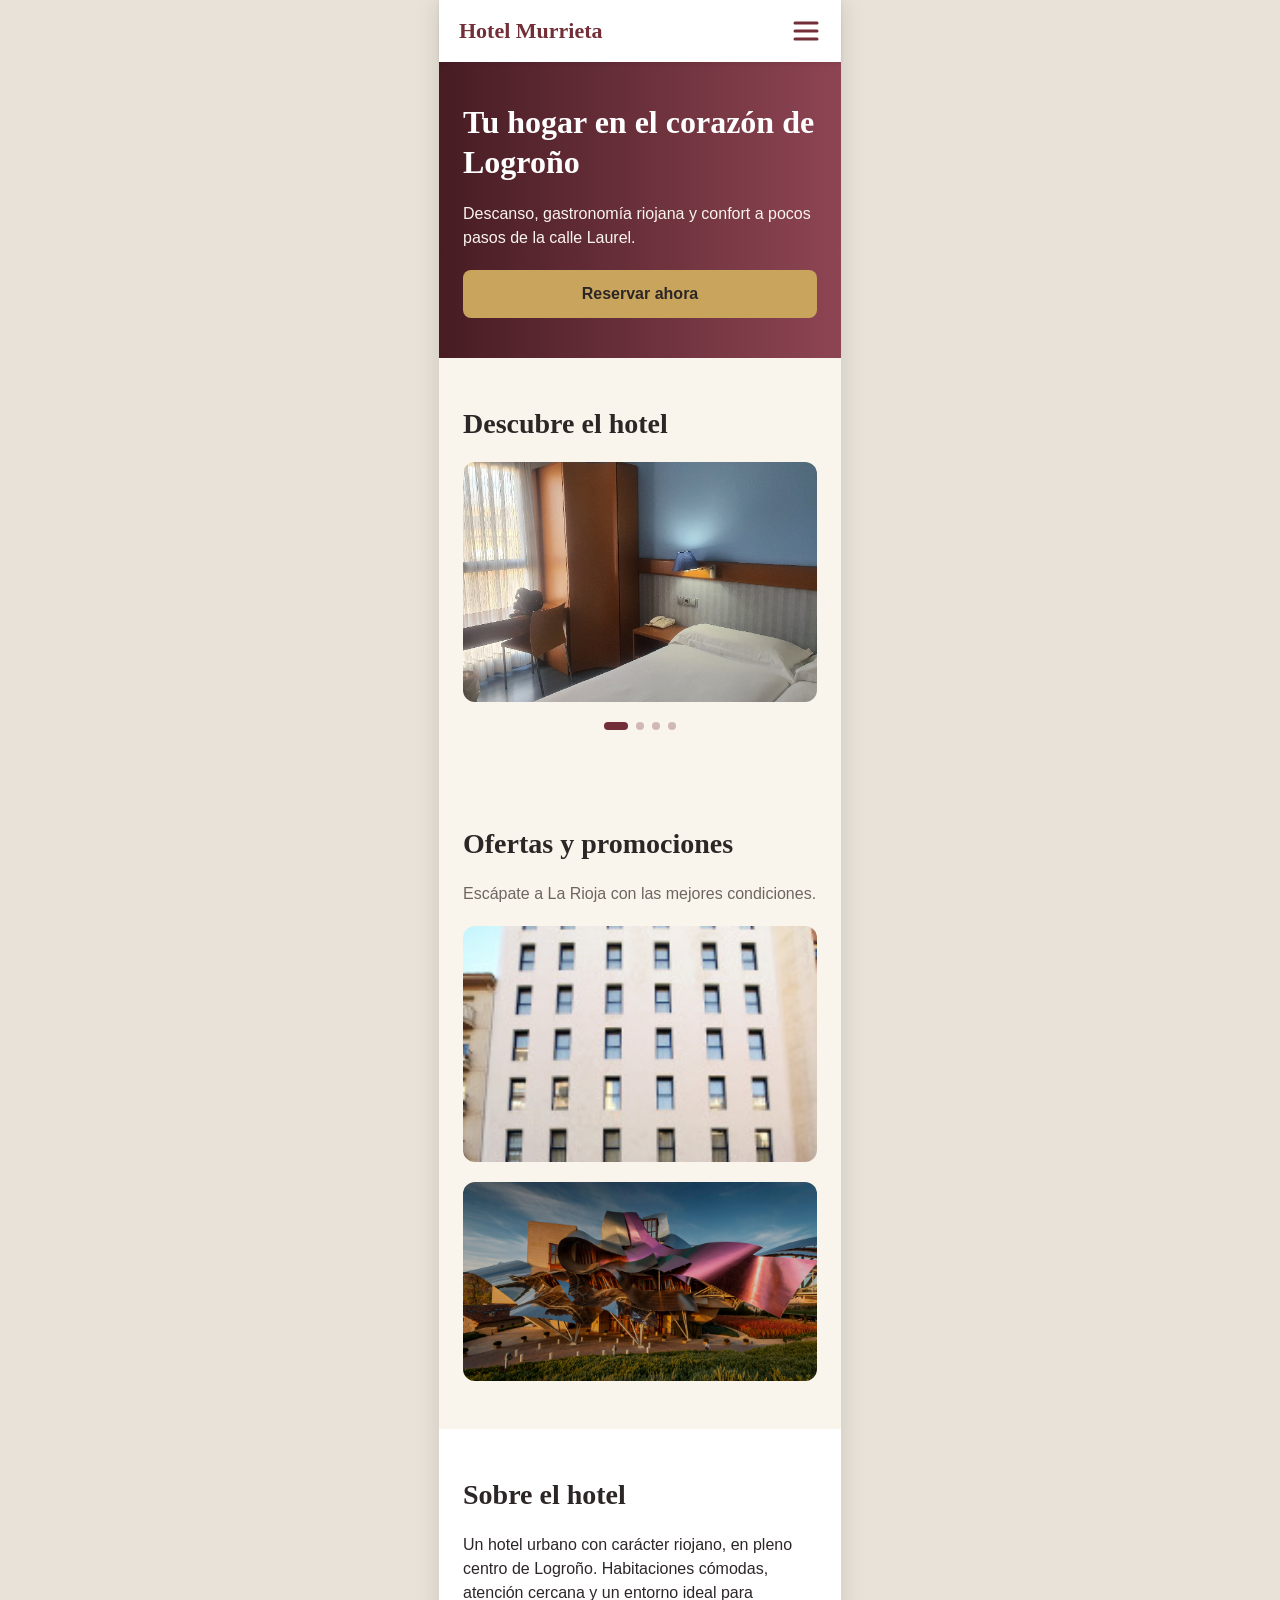
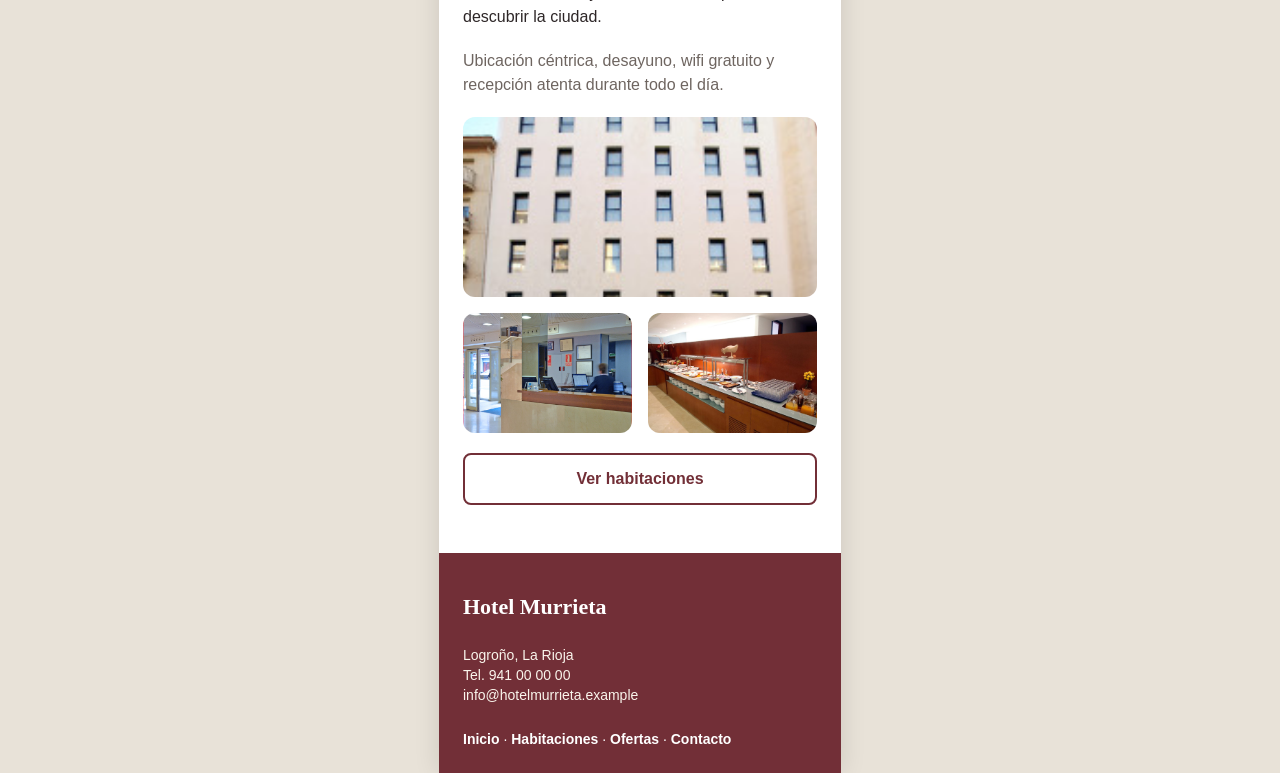
==== hotel-murrieta/index.html @ 67fff0e0 "Mi primer commit" ====
<!DOCTYPE html>
<html lang="es">
<head>
  <meta charset="UTF-8">
  <meta name="viewport" content="width=device-width, initial-scale=1">
  <title>Inicio | Hotel Murrieta</title>
  <link href="https://cdn.jsdelivr.net/npm/bootstrap@5.3.3/dist/css/bootstrap.min.css" rel="stylesheet">
  <link rel="stylesheet" href="css/estilos.css">
</head>
<body>
<div class="pagina">
  <nav class="navbar bg-white barra">
    <div class="container">
      <a class="navbar-brand logo" href="index.html">Hotel Murrieta</a>
      <button class="navbar-toggler" type="button" data-bs-toggle="collapse" data-bs-target="#menuPrincipal" aria-controls="menuPrincipal" aria-expanded="false" aria-label="Abrir menú">
        <span class="navbar-toggler-icon"></span>
      </button>
      <div class="collapse navbar-collapse" id="menuPrincipal">
        <ul class="navbar-nav">
          <li class="nav-item"><a class="nav-link active" href="index.html">Inicio</a></li>
          <li class="nav-item"><a class="nav-link" href="habitaciones.html">Habitaciones</a></li>
          <li class="nav-item"><a class="nav-link" href="index.html#ofertas">Ofertas</a></li>
          <li class="nav-item"><a class="nav-link" href="reservas.html">Reservas</a></li>
        </ul>
      </div>
    </div>
  </nav>

  <header class="hero">
    <div class="container">
      <h1>Tu hogar en el corazón de Logroño</h1>
      <p>Descanso, gastronomía riojana y confort a pocos pasos de la calle Laurel.</p>
      <div class="d-grid">
        <a href="reservas.html" class="btn btn-oro">Reservar ahora</a>
      </div>
    </div>
  </header>

  <main>
    <section class="py-5">
      <div class="container">
        <h2>Descubre el hotel</h2>
        <div id="carruselHotel" class="carousel slide" data-bs-ride="carousel">
          <div class="carousel-inner">
            <div class="carousel-item active">
              <img src="img/habitaciones.jpg" class="d-block w-100 img-carrusel" alt="Habitación del hotel">
            </div>
            <div class="carousel-item">
              <img src="img/fachada.jpg" class="d-block w-100 img-carrusel" alt="Fachada del hotel">
            </div>
            <div class="carousel-item">
              <img src="img/recepcion.jpg class="d-block w-100 img-carrusel" alt="Recepción del hotel">
            </div>
            <div class="carousel-item">
              <img src="img/desayuno.png" class="d-block w-100 img-carrusel" alt="Desayuno del hotel">
            </div>
          </div>
          <div class="carousel-indicators">
            <button type="button" data-bs-target="#carruselHotel" data-bs-slide-to="0" class="active" aria-label="Diapositiva 1"></button>
            <button type="button" data-bs-target="#carruselHotel" data-bs-slide-to="1" aria-label="Diapositiva 2"></button>
            <button type="button" data-bs-target="#carruselHotel" data-bs-slide-to="2" aria-label="Diapositiva 3"></button>
            <button type="button" data-bs-target="#carruselHotel" data-bs-slide-to="3" aria-label="Diapositiva 4"></button>
          </div>
        </div>
      </div>
    </section>

    <section id="ofertas" class="py-5">
      <div class="container">
        <h2>Ofertas y promociones</h2>
        <p class="texto-suave">Escápate a La Rioja con las mejores condiciones.</p>
        <img src="img/fachada.jpg" class="img-oferta img-oferta-1" alt="Oferta de escapada">
        <img src="img/oferta-vinos.jpg" class="img-oferta img-oferta-2" alt="Oferta de estancia en La Rioja">
      </div>
    </section>

    <section class="bg-white py-5">
      <div class="container">
        <h2>Sobre el hotel</h2>
        <p>Un hotel urbano con carácter riojano, en pleno centro de Logroño. Habitaciones cómodas, atención cercana y un entorno ideal para descubrir la ciudad.</p>
        <p class="texto-suave">Ubicación céntrica, desayuno, wifi gratuito y recepción atenta durante todo el día.</p>
        <div class="row g-3 galeria">
          <div class="col-12">
            <img src="img/fachada.jpg" class="img-hotel img-fachada" alt="Fachada del hotel">
          </div>
          <div class="col-6">
            <img src="img/recepcion.jpg" class="img-hotel img-secundaria" alt="Recepción">
          </div>
          <div class="col-6">
            <img src="img/desayuno.png" class="img-hotel img-secundaria" alt="Desayuno">
          </div>
        </div>
        <div class="d-grid">
          <a href="habitaciones.html" class="btn btn-contorno">Ver habitaciones</a>
        </div>
      </div>
    </section>
  </main>

  <footer id="contacto" class="pie">
    <div class="container">
      <p class="logo">Hotel Murrieta</p>
      <address>
        Logroño, La Rioja<br>
        Tel. 941 00 00 00<br>
        info@hotelmurrieta.example
      </address>
      <p class="enlaces-pie">
        <a href="index.html">Inicio</a> ·
        <a href="habitaciones.html">Habitaciones</a> ·
        <a href="index.html#ofertas">Ofertas</a> ·
        <a href="#contacto">Contacto</a>
      </p>
    </div>
  </footer>
</div>
  <script src="https://cdn.jsdelivr.net/npm/bootstrap@5.3.3/dist/js/bootstrap.bundle.min.js"></script>
</body>
</html>
---- hotel-murrieta/css/estilos.css ----
:root {
  --crema: #faf5ec;
  --blanco: #ffffff;
  --vino: #722f37;
  --vino-oscuro: #5a252c;
  --oro: #c9a45c;
  --carbon: #2d2627;
  --texto-suave: #6e6560;
  --borde: #e0d6c4;
}

body {
  font-family: 'Inter', sans-serif;
  font-size: 16px;
  line-height: 24px;
  color: var(--carbon);
  background-color: #e8e2d8;
}

.pagina {
  position: relative;
  max-width: 402px;
  min-height: 100vh;
  margin: 0 auto;
  background-color: var(--crema);
  box-shadow: 0 0 24px rgba(0, 0, 0, 0.12);
}

.container {
  padding-left: 24px;
  padding-right: 24px;
}

h1, h2, .logo {
  font-family: 'Playfair Display', serif;
  font-weight: 700;
}

h1 {
  font-size: 32px;
  line-height: 40px;
  margin-bottom: 20px;
}

h2 {
  font-size: 28px;
  line-height: 36px;
  margin-bottom: 20px;
}

p {
  margin-bottom: 20px;
}

.texto-suave {
  color: var(--texto-suave);
}

.texto-pequeno {
  font-size: 14px;
  line-height: 20px;
}

.g-12 {
  --bs-gutter-x: 12px;
  --bs-gutter-y: 12px;
}

.g-20 {
  --bs-gutter-x: 20px;
  --bs-gutter-y: 20px;
}

.barra {
  padding: 12px 0;
  box-shadow: 0 2px 4px rgba(0, 0, 0, 0.08);
}

.barra .container {
  padding-left: 20px;
  padding-right: 20px;
}

.logo,
.navbar-brand.logo {
  margin: 0;
  font-size: 22px;
  line-height: 28px;
  color: var(--vino);
}

.navbar-brand.logo:hover {
  color: var(--vino);
}

.navbar-toggler {
  padding: 0;
  border: none;
}

.navbar-toggler:focus {
  box-shadow: none;
}

.navbar-toggler-icon {
  background-image: url("data:image/svg+xml,%3csvg xmlns='http://www.w3.org/2000/svg' viewBox='0 0 30 30'%3e%3cpath stroke='%23722f37' stroke-linecap='round' stroke-miterlimit='10' stroke-width='3' d='M4 7h22M4 15h22M4 23h22'/%3e%3c/svg%3e");
}

.navbar-collapse {
  position: absolute;
  top: 100%;
  left: 0;
  right: 0;
  z-index: 1030;
  background-color: var(--vino-oscuro);
}

.navbar-collapse .navbar-nav {
  padding: 0 24px 24px;
}

.navbar-collapse .navbar-nav::before {
  content: "";
  display: block;
  width: 40px;
  height: 2px;
  margin-bottom: 8px;
  background-color: var(--oro);
  border-radius: 2px;
}

.navbar-collapse .nav-link,
.navbar-collapse .nav-link:hover {
  padding: 8px 0;
  color: var(--blanco);
  font-weight: 400;
}

.navbar-collapse .nav-link.active {
  color: var(--oro);
}

.hero,
.hero-pagina,
.hero-reserva {
  background: linear-gradient(to right, #471c23, #8e4553);
  color: var(--blanco);
}

.hero {
  padding: 40px 0;
}

.hero-pagina {
  padding: 40px 0;
}

.hero-reserva {
  padding: 32px 0;
}

.hero p,
.hero-pagina p,
.hero-reserva p {
  color: var(--crema);
}

.hero .container > :last-child,
.hero-pagina .container > :last-child,
.hero-reserva .container > :last-child {
  margin-bottom: 0;
}

.breadcrumb-hero {
  font-size: 14px;
  line-height: 20px;
}

.breadcrumb-hero a {
  color: var(--crema);
  text-decoration: none;
}

.hero-pagina .breadcrumb-hero,
.hero-pagina h1 {
  margin-bottom: 8px;
}

.hero-reserva .breadcrumb-hero,
.hero-reserva h1,
.hero-reserva p {
  margin-bottom: 16px;
}

.detalle {
  width: 40px;
  height: 2px;
  margin-bottom: 16px;
  background-color: var(--oro);
  border-radius: 2px;
}

.guia-reserva {
  margin: 8px 0 0;
  font-size: 14px;
  line-height: 20px;
}

.num-paso {
  margin-right: 4px;
  color: var(--oro);
  font-weight: 600;
}

.btn {
  padding: 12px 24px;
  border-radius: 8px;
  font-weight: 600;
  line-height: 24px;
}

.btn-oro {
  border: none;
  background-color: var(--oro);
  color: var(--carbon);
}

.btn-oro:hover {
  background-color: #b8934d;
  color: var(--carbon);
}

.btn-vino {
  border: none;
  background-color: var(--vino);
  color: var(--blanco);
}

.btn-vino:hover {
  background-color: var(--vino-oscuro);
  color: var(--blanco);
}

.btn-contorno {
  border: 2px solid var(--vino);
  background-color: transparent;
  color: var(--vino);
}

.btn-contorno:hover {
  background-color: var(--vino);
  color: var(--blanco);
}

.img-carrusel {
  height: 240px;
  border-radius: 12px;
  object-fit: cover;
}

.carousel-indicators {
  position: static;
  margin: 20px 0 0;
}

.carousel-indicators [data-bs-target] {
  flex: none;
  width: 8px;
  height: 8px;
  margin: 0 4px;
  padding: 0;
  border: none;
  border-radius: 50%;
  background-color: var(--vino);
  opacity: 0.3;
}

.carousel-indicators .active {
  width: 24px;
  border-radius: 4px;
  opacity: 1;
}

.img-oferta {
  display: block;
  width: 100%;
  border-radius: 12px;
  object-fit: cover;
}

.img-oferta-1 {
  aspect-ratio: 3 / 2;
  margin-bottom: 20px;
}

.img-oferta-2 {
  aspect-ratio: 597 / 335;
}

.galeria {
  margin-bottom: 20px;
}

.img-hotel {
  display: block;
  width: 100%;
  border-radius: 12px;
  object-fit: cover;
}

.img-fachada {
  height: 180px;
}

.img-secundaria {
  height: 120px;
}

.pie {
  padding: 40px 0 24px;
  background-color: var(--vino);
  color: var(--blanco);
}

.pie .logo {
  margin-bottom: 24px;
  color: var(--blanco);
}

.pie address {
  margin-bottom: 24px;
  color: var(--crema);
  font-size: 14px;
  line-height: 20px;
}

.enlaces-pie {
  margin: 0;
  font-size: 14px;
  line-height: 20px;
}

.enlaces-pie a {
  color: var(--blanco);
  font-weight: 600;
  text-decoration: none;
}

.enlaces-pie a:hover {
  text-decoration: underline;
}

.form-label {
  margin-bottom: 6px;
  font-size: 14px;
  line-height: 20px;
  font-weight: 600;
}

.form-control,
.form-select {
  padding: 12px;
  border: 1px solid var(--borde);
  border-radius: 8px;
  background-color: var(--blanco);
  font-size: 14px;
  line-height: 24px;
}

.form-control:focus,
.form-select:focus {
  border-color: var(--vino);
  box-shadow: 0 0 0 0.2rem rgba(114, 47, 55, 0.2);
}

.form-check-input:checked {
  border-color: var(--vino);
  background-color: var(--vino);
}

.obligatorio {
  color: var(--vino);
}

.tarjeta-filtros,
.tarjeta-estancia {
  padding: 20px;
  border-radius: 12px;
  background-color: var(--blanco);
  box-shadow: 0 2px 4px rgba(0, 0, 0, 0.08);
}

.filtros {
  padding: 24px 0;
}

.listado {
  padding: 16px 0 48px;
}

.tarjeta-habitacion {
  overflow: hidden;
  border: none;
  border-radius: 12px;
  box-shadow: 0 2px 4px rgba(0, 0, 0, 0.08);
}

.tarjeta-habitacion .card-img-top {
  height: auto;
  aspect-ratio: 4 / 3;
  object-fit: cover;
}

.tarjeta-habitacion .card-body {
  padding: 20px;
}

.tarjeta-habitacion h2 {
  margin-bottom: 8px;
  font-size: 22px;
  line-height: 28px;
}

.tarjeta-habitacion p {
  margin-bottom: 12px;
  font-size: 14px;
  line-height: 20px;
}

.caracteristicas {
  display: flex;
  flex-wrap: wrap;
  gap: 4px 12px;
  margin-bottom: 12px;
  font-size: 12px;
  line-height: 16px;
  color: var(--texto-suave);
}

.caracteristicas li::before {
  content: "";
  display: inline-block;
  width: 5px;
  height: 5px;
  margin-right: 5px;
  border-radius: 50%;
  background-color: var(--oro);
  vertical-align: middle;
}

.tarjeta-habitacion .precio {
  margin-bottom: 16px;
  font-size: 16px;
  line-height: 24px;
  font-weight: 600;
  color: var(--vino);
}

.ayuda {
  padding: 40px 0;
  background-color: var(--blanco);
}

.ayuda h2,
.ayuda p {
  margin-bottom: 16px;
}

.enlace-vino {
  display: inline-block;
  margin-top: 16px;
  color: var(--vino);
  font-size: 14px;
  line-height: 20px;
  font-weight: 600;
  text-decoration: none;
}

.enlace-vino:hover {
  text-decoration: underline;
}

.seccion-estancia {
  padding: 24px 0;
}

.seccion-datos {
  padding: 32px 0;
}

.seccion-boton {
  padding: 24px 0;
}

.titulo-fila {
  display: flex;
  align-items: center;
  gap: 12px;
  margin-bottom: 8px;
}

.paso {
  display: inline-flex;
  align-items: center;
  justify-content: center;
  flex-shrink: 0;
  width: 30px;
  height: 30px;
  border-radius: 50%;
  background-color: var(--vino);
  color: var(--blanco);
  font-weight: 600;
}

.titulo-seccion {
  margin: 0;
  font-family: 'Playfair Display', serif;
  font-weight: 700;
  font-size: 24px;
  line-height: 36px;
  color: var(--vino);
}

.tarjeta-estancia > * {
  margin-bottom: 20px;
}

.tarjeta-estancia > :last-child {
  margin-bottom: 0;
}

.duracion {
  color: var(--vino);
}

.fila-huesped {
  display: flex;
  align-items: center;
  justify-content: space-between;
}

.fila-huesped p {
  margin: 0;
}

.etiqueta-huesped {
  font-size: 14px;
  line-height: 20px;
  font-weight: 600;
}

.btn-contador {
  width: 32px;
  height: 32px;
  padding: 0;
  border: 1px solid var(--vino);
  border-radius: 6px;
  background-color: var(--blanco);
  color: var(--vino);
  font-weight: 600;
  line-height: 1;
}

.btn-contador:hover {
  background-color: var(--vino);
  color: var(--blanco);
}

.contador input {
  width: 16px;
  padding: 0;
  border: none;
  background: transparent;
  text-align: center;
  font-weight: 600;
  color: var(--carbon);
}

.contador input:focus {
  outline: none;
}

.campo {
  margin-bottom: 20px;
}
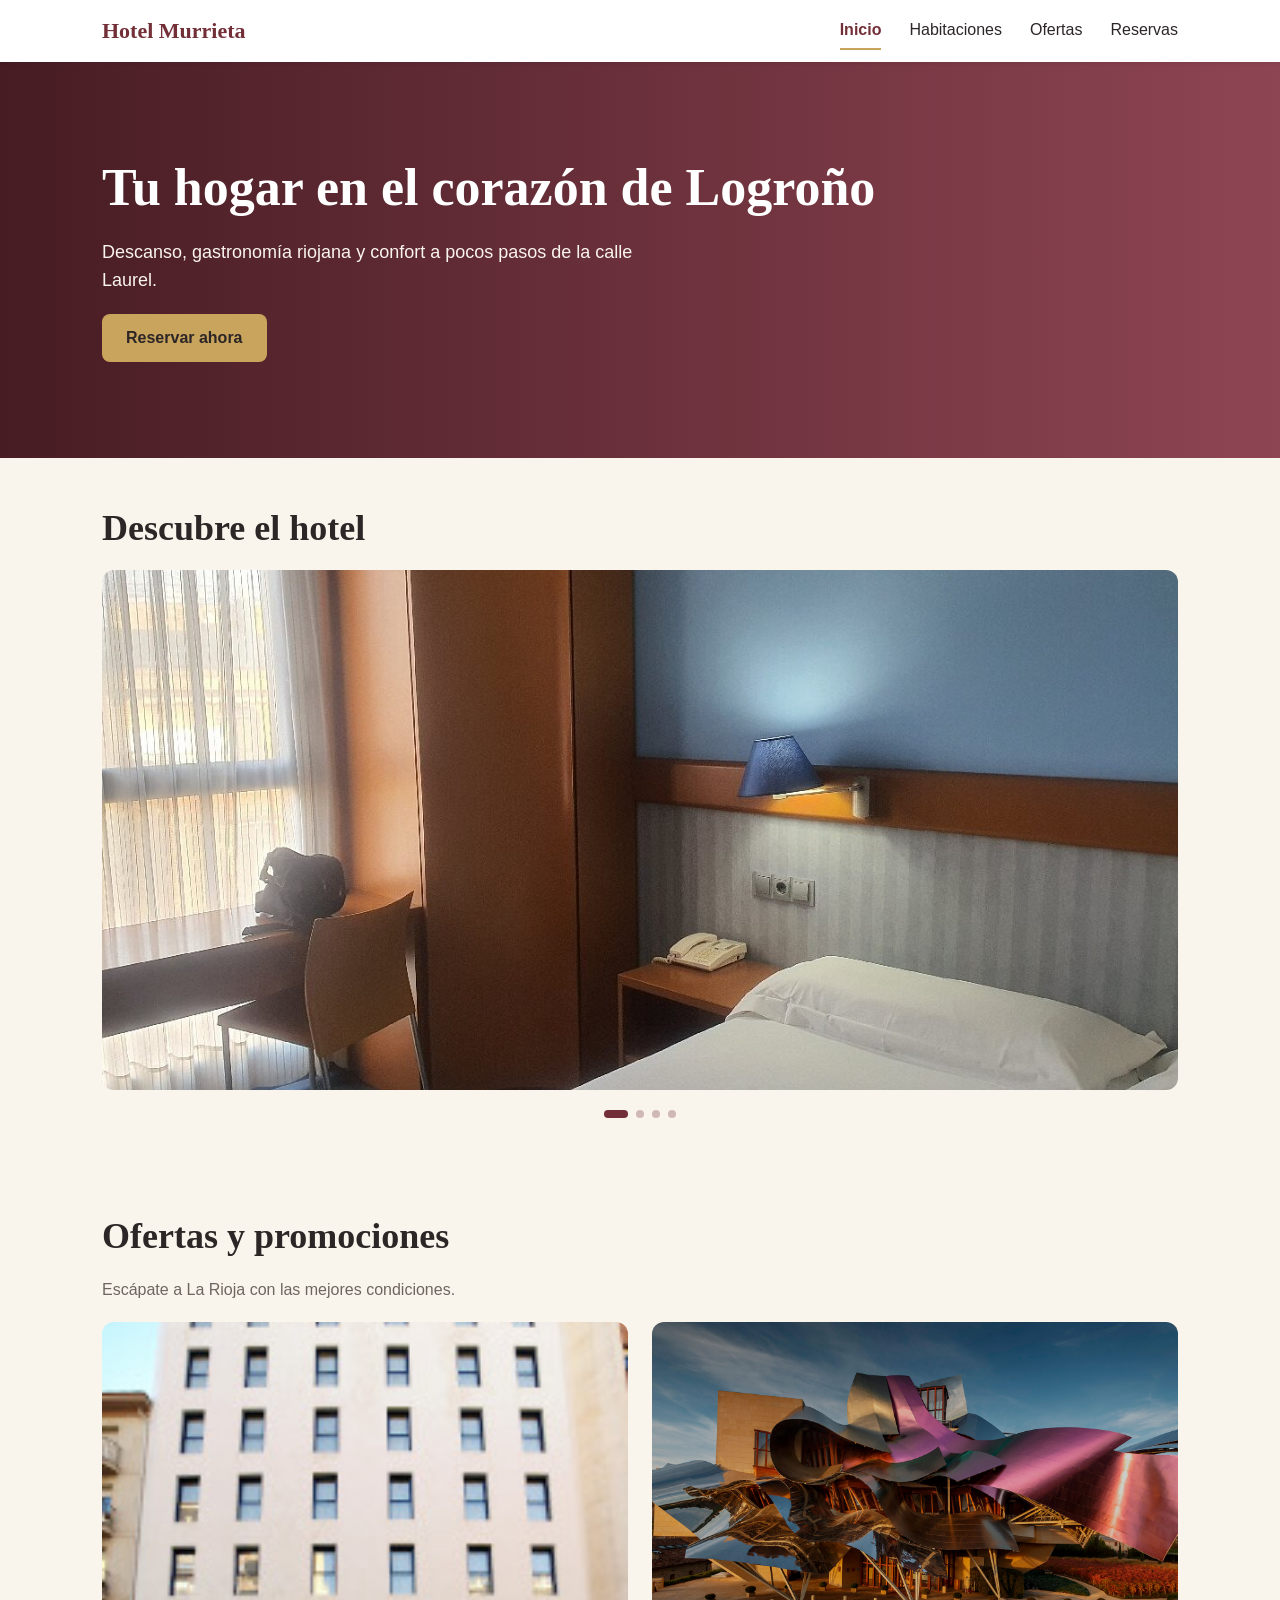
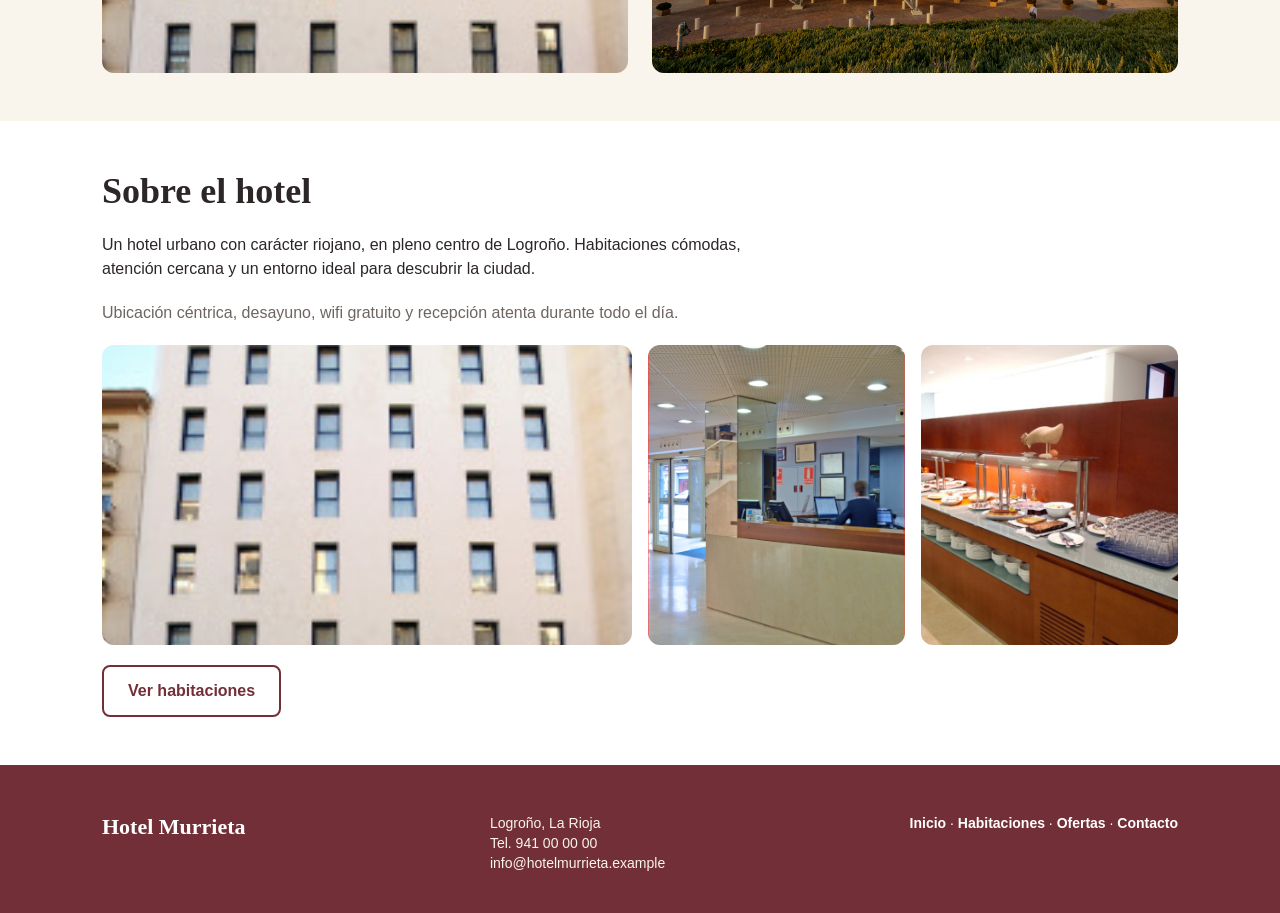
==== commit 626449a4: "Segundo commit" ====
--- a/hotel-murrieta/index.html
+++ b/hotel-murrieta/index.html
@@ -49,7 +49,7 @@
               <img src="img/fachada.jpg" class="d-block w-100 img-carrusel" alt="Fachada del hotel">
             </div>
             <div class="carousel-item">
-              <img src="img/recepcion.jpg class="d-block w-100 img-carrusel" alt="Recepción del hotel">
+              <img src="img/recepcion.jpg" class="d-block w-100 img-carrusel" alt="Recepción del hotel">
             </div>
             <div class="carousel-item">
               <img src="img/desayuno.png" class="d-block w-100 img-carrusel" alt="Desayuno del hotel">
--- a/hotel-murrieta/css/estilos.css
+++ b/hotel-murrieta/css/estilos.css
@@ -583,3 +583,346 @@
 .campo {
   margin-bottom: 20px;
 }
+
+
+/* ==========================================================================
+   RESPONSIVE
+   Diseño base = móvil (402px). Todo lo de abajo se añade con min-width
+   (mobile-first) sin alterar las reglas anteriores.
+   Breakpoints: 403px (móvil grande) · 768px (tablet) · 992px (escritorio) · 1200px (escritorio grande)
+   ========================================================================== */
+
+/* ---------- Móviles muy estrechos (≤ 359px) ---------- */
+@media (max-width: 359.98px) {
+  .container {
+    padding-left: 16px;
+    padding-right: 16px;
+  }
+
+  h1 {
+    font-size: 28px;
+    line-height: 36px;
+  }
+
+  h2 {
+    font-size: 24px;
+    line-height: 32px;
+  }
+
+  .titulo-seccion {
+    font-size: 22px;
+    line-height: 32px;
+  }
+
+  .tarjeta-filtros,
+  .tarjeta-estancia {
+    padding: 16px;
+  }
+}
+
+/* Evita que los input date desborden su columna en iOS/Safari */
+input[type="date"] {
+  min-width: 0;
+}
+
+/* ---------- Móvil grande (≥ 403px): la página deja de ser una columna fija ---------- */
+@media (min-width: 403px) {
+  .pagina {
+    max-width: none;
+    box-shadow: none;
+  }
+}
+
+/* ---------- Tablet (≥ 768px) ---------- */
+@media (min-width: 768px) {
+  /* Tipografía */
+  h1 {
+    font-size: 44px;
+    line-height: 52px;
+  }
+
+  h2 {
+    font-size: 32px;
+    line-height: 40px;
+  }
+
+  .titulo-seccion {
+    font-size: 26px;
+    line-height: 36px;
+  }
+
+  /* Contenedor */
+  .container {
+    padding-left: 32px;
+    padding-right: 32px;
+  }
+
+  .barra .container {
+    padding-left: 32px;
+    padding-right: 32px;
+  }
+
+  /* --- Barra de navegación: menú en línea, sin hamburguesa --- */
+  .navbar-toggler {
+    display: none;
+  }
+
+  .barra .navbar-collapse {
+    position: static;
+    display: block !important;
+    flex-basis: auto;
+    flex-grow: 0;
+    width: auto;
+    background-color: transparent;
+  }
+
+  .navbar-collapse .navbar-nav {
+    flex-direction: row;
+    gap: 4px 28px;
+    padding: 0;
+  }
+
+  .navbar-collapse .navbar-nav::before {
+    display: none;
+  }
+
+  .navbar-collapse .nav-link,
+  .navbar-collapse .nav-link:hover {
+    padding: 6px 0;
+    border-bottom: 2px solid transparent;
+    color: var(--carbon);
+  }
+
+  .navbar-collapse .nav-link:hover {
+    color: var(--vino);
+  }
+
+  .navbar-collapse .nav-link.active {
+    border-bottom-color: var(--oro);
+    color: var(--vino);
+    font-weight: 600;
+  }
+
+  /* --- Heros --- */
+  .hero {
+    padding: 72px 0;
+  }
+
+  .hero-pagina {
+    padding: 56px 0;
+  }
+
+  .hero-reserva {
+    padding: 48px 0;
+  }
+
+  .hero p,
+  .hero-pagina p,
+  .hero-reserva p {
+    max-width: 560px;
+  }
+
+  .hero .d-grid {
+    grid-template-columns: max-content;
+  }
+
+  /* --- Botones de ancho completo pasan a ancho automático --- */
+  .ayuda .d-grid,
+  main > section.bg-white .d-grid {
+    grid-template-columns: max-content;
+  }
+
+  /* --- Inicio: carrusel --- */
+  .img-carrusel {
+    height: 360px;
+  }
+
+  /* --- Inicio: ofertas en dos columnas --- */
+  #ofertas .container {
+    display: grid;
+    grid-template-columns: 1fr 1fr;
+    column-gap: 24px;
+  }
+
+  #ofertas .container > h2,
+  #ofertas .container > p {
+    grid-column: 1 / -1;
+  }
+
+  #ofertas .img-oferta {
+    height: 100%;
+    aspect-ratio: 3 / 2;
+    margin-bottom: 0;
+  }
+
+  /* --- Inicio: sobre el hotel --- */
+  main > section.bg-white .container > p {
+    max-width: 640px;
+  }
+
+  .galeria .col-12 {
+    flex: 0 0 auto;
+    width: 50%;
+  }
+
+  .galeria .col-6 {
+    width: 25%;
+  }
+
+  .img-fachada,
+  .img-secundaria {
+    height: 220px;
+  }
+
+  /* --- Habitaciones: filtros en una sola fila --- */
+  .tarjeta-filtros {
+    padding: 24px;
+  }
+
+  .tarjeta-filtros .row {
+    flex-wrap: nowrap;
+    align-items: flex-end;
+  }
+
+  .tarjeta-filtros .row > * {
+    flex: 1 1 0;
+    width: auto;
+    min-width: 0;
+  }
+
+  .tarjeta-filtros .row > .pt-2 {
+    padding-top: 0 !important;
+  }
+
+  /* --- Habitaciones: rejilla de 2 columnas --- */
+  .listado {
+    padding: 24px 0 64px;
+  }
+
+  .listado .row > .col-12 {
+    flex: 0 0 auto;
+    width: 50%;
+  }
+
+  .tarjeta-habitacion {
+    height: 100%;
+  }
+
+  .tarjeta-habitacion .card-body {
+    display: flex;
+    flex-direction: column;
+  }
+
+  .tarjeta-habitacion .card-body .d-grid {
+    margin-top: auto;
+  }
+
+  /* --- Ayuda --- */
+  .ayuda {
+    padding: 56px 0;
+  }
+
+  .ayuda p {
+    max-width: 560px;
+  }
+
+  /* --- Reservas: formulario alineado con el resto y datos en dos columnas --- */
+  .tarjeta-estancia {
+    max-width: 760px;
+    padding: 28px;
+  }
+
+  .seccion-datos .container {
+    display: grid;
+    grid-template-columns: repeat(2, minmax(0, 368px));
+    column-gap: 24px;
+  }
+
+  .seccion-datos .container > :not(.campo) {
+    grid-column: 1 / -1;
+    max-width: 760px;
+  }
+
+  .seccion-datos .container > .campo:has(textarea) {
+    grid-column: 1 / -1;
+    max-width: 760px;
+  }
+
+  .seccion-boton .container.d-grid {
+    grid-template-columns: max-content;
+  }
+
+  /* --- Pie en una sola fila --- */
+  .pie {
+    padding: 48px 0 40px;
+  }
+
+  .pie .container {
+    display: flex;
+    flex-wrap: wrap;
+    align-items: flex-start;
+    justify-content: space-between;
+    gap: 24px 48px;
+  }
+
+  .pie .logo,
+  .pie address {
+    margin-bottom: 0;
+  }
+}
+
+/* ---------- Escritorio (≥ 992px) ---------- */
+@media (min-width: 992px) {
+  h1 {
+    font-size: 52px;
+    line-height: 60px;
+  }
+
+  h2 {
+    font-size: 36px;
+    line-height: 44px;
+  }
+
+  .hero {
+    padding: 96px 0;
+  }
+
+  .hero-pagina {
+    padding: 64px 0;
+  }
+
+  .hero-reserva {
+    padding: 56px 0;
+  }
+
+  .hero p {
+    font-size: 18px;
+    line-height: 28px;
+  }
+
+  .img-carrusel {
+    height: 460px;
+  }
+
+  .img-fachada,
+  .img-secundaria {
+    height: 260px;
+  }
+
+  /* Rejilla de habitaciones: 3 columnas */
+  .listado .row > .col-12 {
+    width: 33.33333333%;
+  }
+}
+
+/* ---------- Escritorio grande (≥ 1200px) ---------- */
+@media (min-width: 1200px) {
+  .img-carrusel {
+    height: 520px;
+  }
+
+  .img-fachada,
+  .img-secundaria {
+    height: 300px;
+  }
+}
